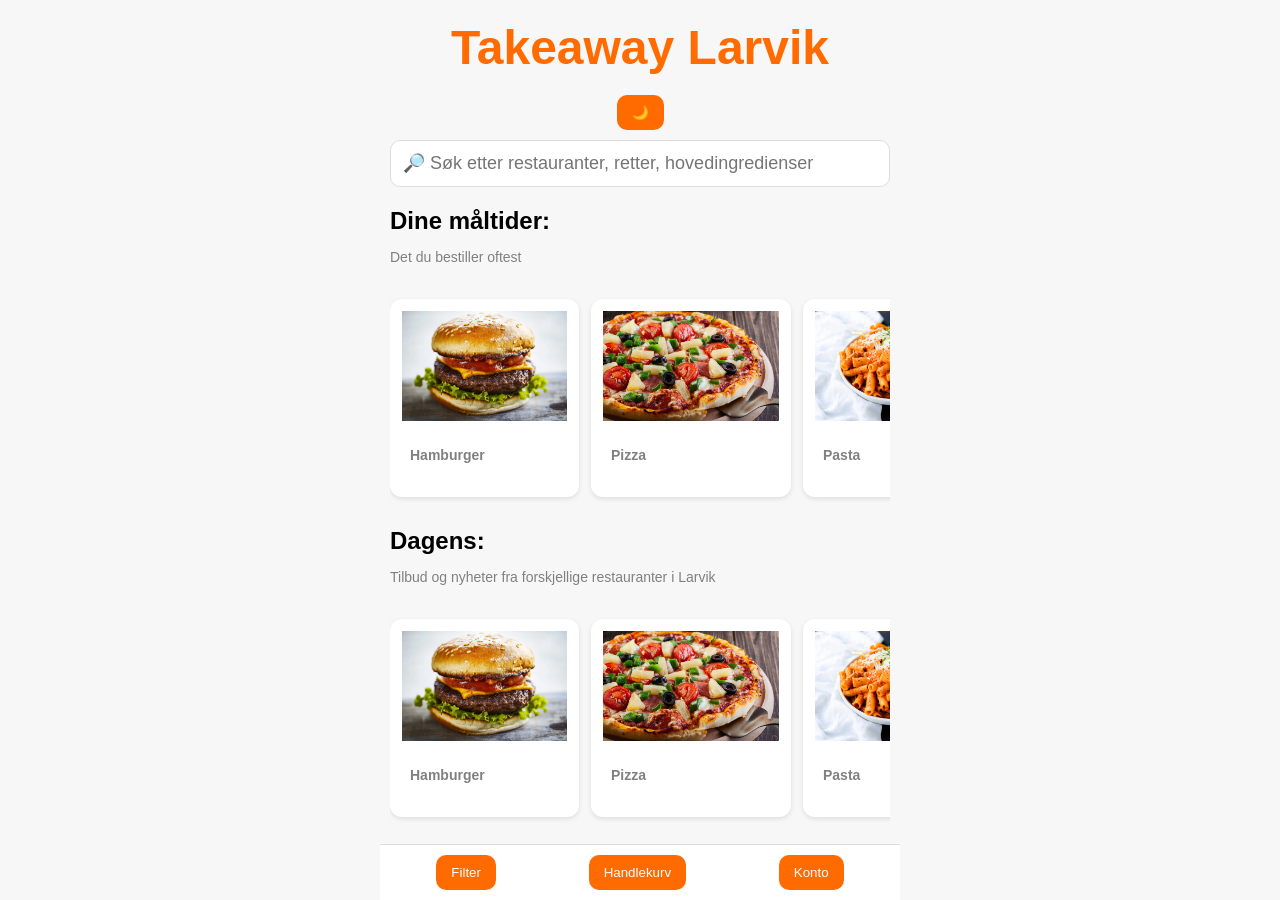
==== index.html @ 016ff44b "gktkgkg" ====
<!doctype html>
<html lang="en">
  <head>
    <meta charset="UTF-8" />
    <meta name="viewport" content="width=device-width, initial-scale=1.0" />
    <title>Document</title>
    <link href="styles.css" rel="stylesheet" />
  </head>
  <body>
    <main id="main"></main>
    <script src="scripts/modell.js"></script>
    <script src="scripts/views/view.js"></script>
    <script src="scripts/views/viewHovedside.js"></script>

    <script src="scripts/cart/cartView.js"></script>
    <script src="scripts/cart/cartController.js"></script>
    <script src="scripts/views/resturantView.js"></script>

    <script src="scripts/controller/controllerHovedside.js"></script>
    <script src="scripts/controller/controller.js"></script>

    <script src="scripts/konto/kontoView.js"></script>
    <script src="scripts/konto/kontoController.js"></script>

    <script src="scripts/betaling/betalingview.js"></script>
    <script src="scripts/betaling/betalingcontroller.js"></script>
  </body>
</html>
---- styles.css ----
body {
    margin: 0;
    font-family: Arial, sans-serif;
    background-color: #f7f7f7;
}

#main {
    max-width: 500px;
    margin: 0 auto;
    padding: 0;
}

#main-title, .logo-title {
    font-size: xxx-large;
    margin: 20px;
    color: #ff6b00;
    text-align: center;
}

.header {
    text-align: center;
    margin-bottom: 20px;
}

.header h1 {
    color: #ff6b00;
}

.header input,
.account-content input {
    width: 100%;
    padding: 12px;
    border-radius: 10px;
    border: 1px solid #ddd;
    margin-top: 10px;
    outline: none;
    box-sizing: border-box;
}

.section {
    margin-top: 20px;
}

.section h2 {
    margin-bottom: 5px;
}

.section p {
    color: gray;
    font-size: 14px;
}

#meals div,
#daily div {
    background: white;
    padding: 12px;
    border-radius: 12px;
    margin-top: 10px;
    box-shadow: 0 2px 5px rgba(0,0,0,0.1);
}

#meals,
#daily {
    display: flex;
    overflow-x: auto;
    gap: 12px;
    padding: 10px 0;
    scroll-behavior: smooth;
}

#meals::-webkit-scrollbar,
#daily::-webkit-scrollbar {
    display: none;
}

.meal-card {
    min-width: 160px;
    flex-shrink: 0;
    background: white;
    border-radius: 14px;
    overflow: hidden;
    box-shadow: 0 0px 2px black;
}

.meal-card img {
    width: 100%;
    height: 110px;
    object-fit: cover;
}

.meal-card p {
    padding: 8px;
    font-weight: bold;
    font-size: 14px;
}

.bottom-nav {
    position: fixed;
    bottom: 0;
    left: 0;
    right: 0;
    max-width: 500px;
    margin: auto;
    display: flex;
    justify-content: space-around;
    background: white;
    padding: 10px;
    border-top: 1px solid #ddd;
}

button,
.account-content button {
    background: #ff6b00;
    color: white;
    border: none;
    padding: 10px 15px;
    border-radius: 10px;
    cursor: pointer;
}

button:hover{
    background: #e65c00;
}

.account-content p {
    font-size: 20px;
    font-weight: bold;
    border: 1px solid #ccc;
    padding: 15px 30px;
    border-radius: 10px;
    width: 80%;
}

.account-content button {
    display: block;
    margin: 5px auto;
    width: 50%;
    padding: 15px;
    border-radius: 20px;
    border: 1px solid #ccc;
    font-size: 16px;
}

.avatar-box {
    background-color: #ff6b00;
    border-radius: 20px;
    width: 120px;
    height: 120px;
    display: flex;
    align-items: center;
    justify-content: center;
    margin: 0 auto;
    font-size: 70px;
}

.stats-bars {
    display: flex;
    align-items: flex-end;
    gap: 10px;
    height: 100px;
    padding: 10px;
    border: 1px solid #ccc;
    border-radius: 10px;
}

.bar {
    width: 30px;
    background-color: #555;
    border-radius: 5px;
    min-height: 5px;
}

.stats-header {
    display: flex;
    align-items: center;
    gap: 10px;
    justify-content: center;
    margin-bottom: 10px;
}

#cart-wrapper {
    display: flex;
    flex-direction: column;
    background-color: rgba(75, 75, 75, 0.167);
    height: 100dvh;
    margin: 0 auto;
    font-size: larger;
    padding: 10px;
    border-radius: 10px;
    box-sizing: border-box;
}

#cart-list {
    flex: 1;
    border: 2px solid black;
    border-radius: 10px;
    margin: 0 10px;
    min-height: 525px;
    overflow: auto;
}

.cart-item {
    text-align: center;
    display: flex;
    justify-content: space-evenly;
    margin: 30px 0;
}

.cart-picture {
    width: 150px;
}

#cart-bottom {
    display: flex;
    justify-content: space-evenly;
    margin-top: auto;
}

#btn-more, #btn-pay {
    padding: 20px 40px;
}

#cart-total {
    margin: 50px auto;
    font-size: xx-large;
}

.username {
    text-align: center;
}

.allergy-list label {
    display: flex;
    align-items: center;
    gap: 6px;
}

.allergy-list input {
    width: 13px;
    height: 13px;
    margin: 0;
}

.btn-click:hover {
    background: #ff6b00;
    color: white;
}

.account-content {
    text-align: center;
}

#notLogIn {
    margin: 20px auto;
    text-align: center;
}

#search-txt {
    font-size: large;
}

#filter-panel {
    text-align: center;
    margin: auto 0px;
}

body.dark {
    background: #1a1a1a;
    color: white;
}

body.dark .meal-card {
    background: #2a2a2a !important;
    color: white !important;
}

body.dark .meal-card p {
    color: white !important;
}

body.dark .bottom-nav {
    background: #2a2a2a;
    border-top: 1px solid #444;
}

#btn-logIn {
    margin-top: 20px
}

.account-type {
    display: flex;
    justify-content: center;
    margin: 0 auto;
    text-align: center;
}

.account-type label {
    display: flex;
    flex-direction: column;
    align-items: center;
    gap: 6px;
    margin: 15px 20px;
    scale: 1.1
}
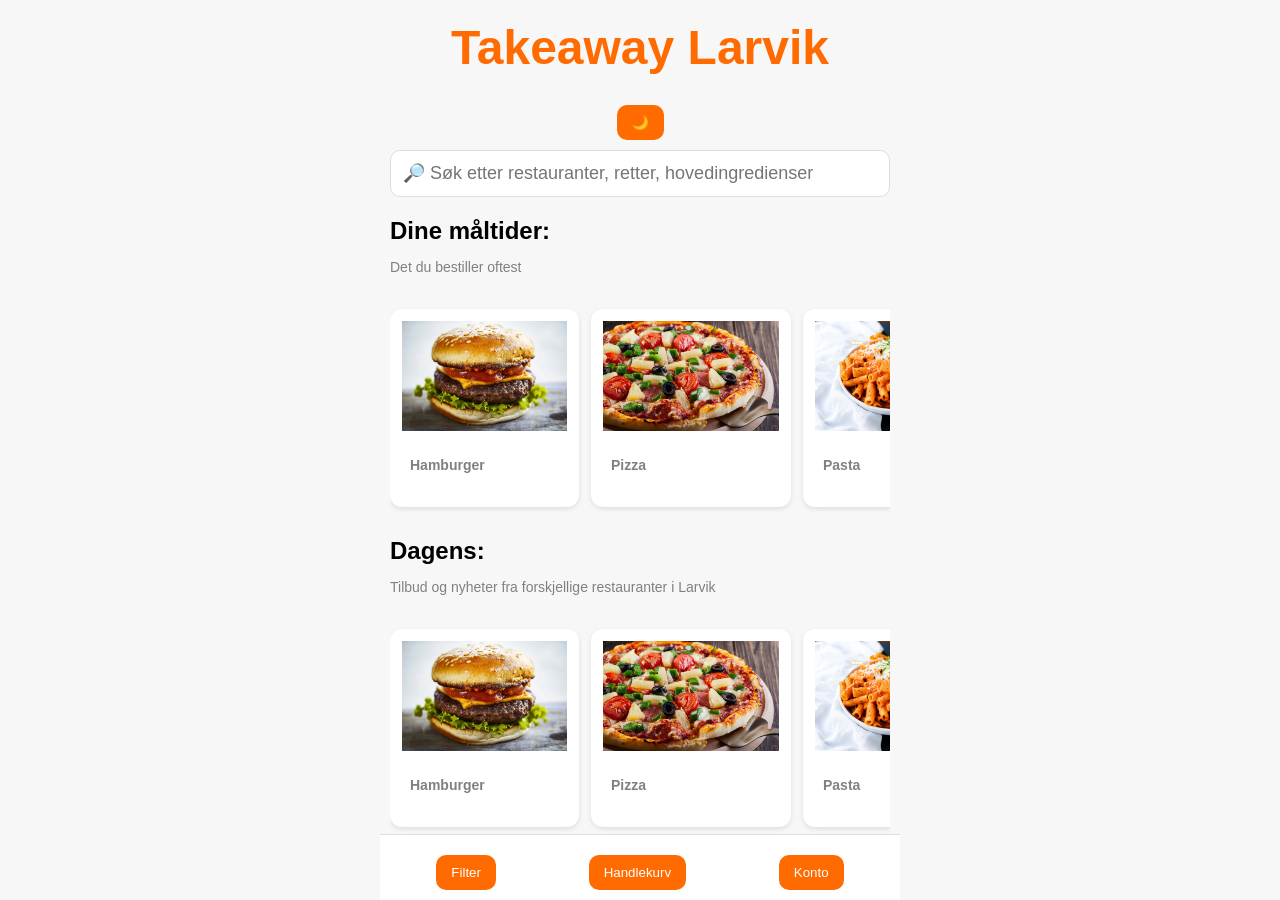
==== commit 67d70619: "Updated CSS, added create restaurant" ====
--- a/index.html
+++ b/index.html
@@ -7,14 +7,15 @@
     <link href="styles.css" rel="stylesheet" />
   </head>
   <body>
+
     <main id="main"></main>
+
     <script src="scripts/modell.js"></script>
     <script src="scripts/views/view.js"></script>
     <script src="scripts/views/viewHovedside.js"></script>
 
     <script src="scripts/cart/cartView.js"></script>
     <script src="scripts/cart/cartController.js"></script>
-    <script src="scripts/views/resturantView.js"></script>
 
     <script src="scripts/controller/controllerHovedside.js"></script>
     <script src="scripts/controller/controller.js"></script>
@@ -22,7 +23,8 @@
     <script src="scripts/konto/kontoView.js"></script>
     <script src="scripts/konto/kontoController.js"></script>
 
-    <script src="scripts/betaling/betalingview.js"></script>
-    <script src="scripts/betaling/betalingcontroller.js"></script>
+    <script src="scripts/restaurant/restaurantView.js"></script>
+    <script src="scripts/restaurant/restaurantController.js"></script>
+  
   </body>
-</html>
+</html>
--- a/styles.css
+++ b/styles.css
@@ -1,3 +1,4 @@
+/* LAYOUT */
 body {
     margin: 0;
     font-family: Arial, sans-serif;
@@ -10,6 +11,142 @@
     padding: 0;
 }
 
+.header {
+    text-align: center;
+    margin-bottom: 20px;
+}
+
+.section {
+    margin-top: 20px;
+}
+
+.section h2 {
+    margin-bottom: 5px;
+}
+
+#meals, #daily {
+    display: flex;
+    overflow-x: auto;
+    gap: 12px;
+    padding: 10px 0;
+    scroll-behavior: smooth;
+}
+
+#meals::-webkit-scrollbar,
+#daily::-webkit-scrollbar {
+    display: none;
+}
+
+.bottom-nav {
+    position: fixed;
+    bottom: 0;
+    left: 0;
+    right: 0;
+    max-width: 500px;
+    margin: auto;
+    display: flex;
+    justify-content: space-around;
+    padding: 10px;
+    border-top: 1px solid #ddd;
+}
+
+.account-content,
+.restaurant-content {
+    text-align: center;
+}
+
+.account-content button,
+.restaurant-content button {
+    display: block;
+    margin: 5px auto;
+    width: 50%;
+    padding: 15px;
+    border-radius: 20px;
+    border: 1px solid #ccc;
+    font-size: 16px;
+}
+
+.avatar-box {
+    display: flex;
+    align-items: center;
+    justify-content: center;
+    margin: 0 auto;
+}
+
+.stats-bars {
+    display: flex;
+    align-items: flex-end;
+    gap: 10px;
+    height: 100px;
+    padding: 10px;
+}
+
+.stats-header {
+    display: flex;
+    align-items: center;
+    gap: 10px;
+    justify-content: center;
+    margin-bottom: 10px;
+}
+
+.allergy-list label {
+    display: flex;
+    align-items: center;
+    gap: 6px;
+}
+
+.account-type {
+    display: flex;
+    justify-content: center;
+    margin: 0 auto;
+    text-align: center;
+}
+
+.account-type label {
+    display: flex;
+    flex-direction: column;
+    align-items: center;
+    gap: 6px;
+    margin: 15px 20px;
+    scale: 1.1;
+}
+
+#cart-wrapper {
+    display: flex;
+    flex-direction: column;
+    height: 100dvh;
+    margin: 0 auto;
+    padding: 10px;
+    box-sizing: border-box;
+}
+
+#cart-list {
+    flex: 1;
+    margin: 0 10px;
+    min-height: 525px;
+    overflow: auto;
+}
+
+.cart-item {
+    display: flex;
+    justify-content: space-evenly;
+    text-align: center;
+    margin: 30px 0;
+}
+
+#cart-bottom {
+    display: flex;
+    justify-content: space-evenly;
+    margin-top: auto;
+}
+
+#filter-panel {
+    text-align: center;
+    margin: auto 0px;
+}
+
+
+/* DESIGN */
 #main-title, .logo-title {
     font-size: xxx-large;
     margin: 20px;
@@ -17,17 +154,13 @@
     text-align: center;
 }
 
-.header {
-    text-align: center;
-    margin-bottom: 20px;
-}
-
 .header h1 {
     color: #ff6b00;
 }
 
 .header input,
-.account-content input {
+.account-content input,
+.restaurant-content input {
     width: 100%;
     padding: 12px;
     border-radius: 10px;
@@ -35,14 +168,6 @@
     margin-top: 10px;
     outline: none;
     box-sizing: border-box;
-}
-
-.section {
-    margin-top: 20px;
-}
-
-.section h2 {
-    margin-bottom: 5px;
 }
 
 .section p {
@@ -59,20 +184,6 @@
     box-shadow: 0 2px 5px rgba(0,0,0,0.1);
 }
 
-#meals,
-#daily {
-    display: flex;
-    overflow-x: auto;
-    gap: 12px;
-    padding: 10px 0;
-    scroll-behavior: smooth;
-}
-
-#meals::-webkit-scrollbar,
-#daily::-webkit-scrollbar {
-    display: none;
-}
-
 .meal-card {
     min-width: 160px;
     flex-shrink: 0;
@@ -95,50 +206,35 @@
 }
 
 .bottom-nav {
-    position: fixed;
-    bottom: 0;
-    left: 0;
-    right: 0;
-    max-width: 500px;
-    margin: auto;
-    display: flex;
-    justify-content: space-around;
     background: white;
-    padding: 10px;
-    border-top: 1px solid #ddd;
 }
 
 button,
-.account-content button {
+.account-content button,
+.restaurant-content button {
     background: #ff6b00;
     color: white;
     border: none;
     padding: 10px 15px;
     border-radius: 10px;
     cursor: pointer;
-}
-
-button:hover{
+    margin-top: 10px;
+}
+
+
+
+button:hover {
     background: #e65c00;
 }
 
-.account-content p {
+.account-content p,
+.restaurant-content p {
     font-size: 20px;
     font-weight: bold;
     border: 1px solid #ccc;
     padding: 15px 30px;
     border-radius: 10px;
     width: 80%;
-}
-
-.account-content button {
-    display: block;
-    margin: 5px auto;
-    width: 50%;
-    padding: 15px;
-    border-radius: 20px;
-    border: 1px solid #ccc;
-    font-size: 16px;
 }
 
 .avatar-box {
@@ -146,19 +242,10 @@
     border-radius: 20px;
     width: 120px;
     height: 120px;
-    display: flex;
-    align-items: center;
-    justify-content: center;
-    margin: 0 auto;
     font-size: 70px;
 }
 
 .stats-bars {
-    display: flex;
-    align-items: flex-end;
-    gap: 10px;
-    height: 100px;
-    padding: 10px;
     border: 1px solid #ccc;
     border-radius: 10px;
 }
@@ -170,50 +257,19 @@
     min-height: 5px;
 }
 
-.stats-header {
-    display: flex;
-    align-items: center;
-    gap: 10px;
-    justify-content: center;
-    margin-bottom: 10px;
-}
-
 #cart-wrapper {
-    display: flex;
-    flex-direction: column;
     background-color: rgba(75, 75, 75, 0.167);
-    height: 100dvh;
-    margin: 0 auto;
     font-size: larger;
-    padding: 10px;
-    border-radius: 10px;
-    box-sizing: border-box;
+    border-radius: 10px;
 }
 
 #cart-list {
-    flex: 1;
     border: 2px solid black;
     border-radius: 10px;
-    margin: 0 10px;
-    min-height: 525px;
-    overflow: auto;
-}
-
-.cart-item {
-    text-align: center;
-    display: flex;
-    justify-content: space-evenly;
-    margin: 30px 0;
 }
 
 .cart-picture {
     width: 150px;
-}
-
-#cart-bottom {
-    display: flex;
-    justify-content: space-evenly;
-    margin-top: auto;
 }
 
 #btn-more, #btn-pay {
@@ -227,12 +283,6 @@
 
 .username {
     text-align: center;
-}
-
-.allergy-list label {
-    display: flex;
-    align-items: center;
-    gap: 6px;
 }
 
 .allergy-list input {
@@ -246,10 +296,6 @@
     color: white;
 }
 
-.account-content {
-    text-align: center;
-}
-
 #notLogIn {
     margin: 20px auto;
     text-align: center;
@@ -259,11 +305,12 @@
     font-size: large;
 }
 
-#filter-panel {
-    text-align: center;
-    margin: auto 0px;
-}
-
+#btn-logIn {
+    margin-top: 20px;
+}
+
+
+/* DARK MODE */
 body.dark {
     background: #1a1a1a;
     color: white;
@@ -281,24 +328,4 @@
 body.dark .bottom-nav {
     background: #2a2a2a;
     border-top: 1px solid #444;
-}
-
-#btn-logIn {
-    margin-top: 20px
-}
-
-.account-type {
-    display: flex;
-    justify-content: center;
-    margin: 0 auto;
-    text-align: center;
-}
-
-.account-type label {
-    display: flex;
-    flex-direction: column;
-    align-items: center;
-    gap: 6px;
-    margin: 15px 20px;
-    scale: 1.1
 }
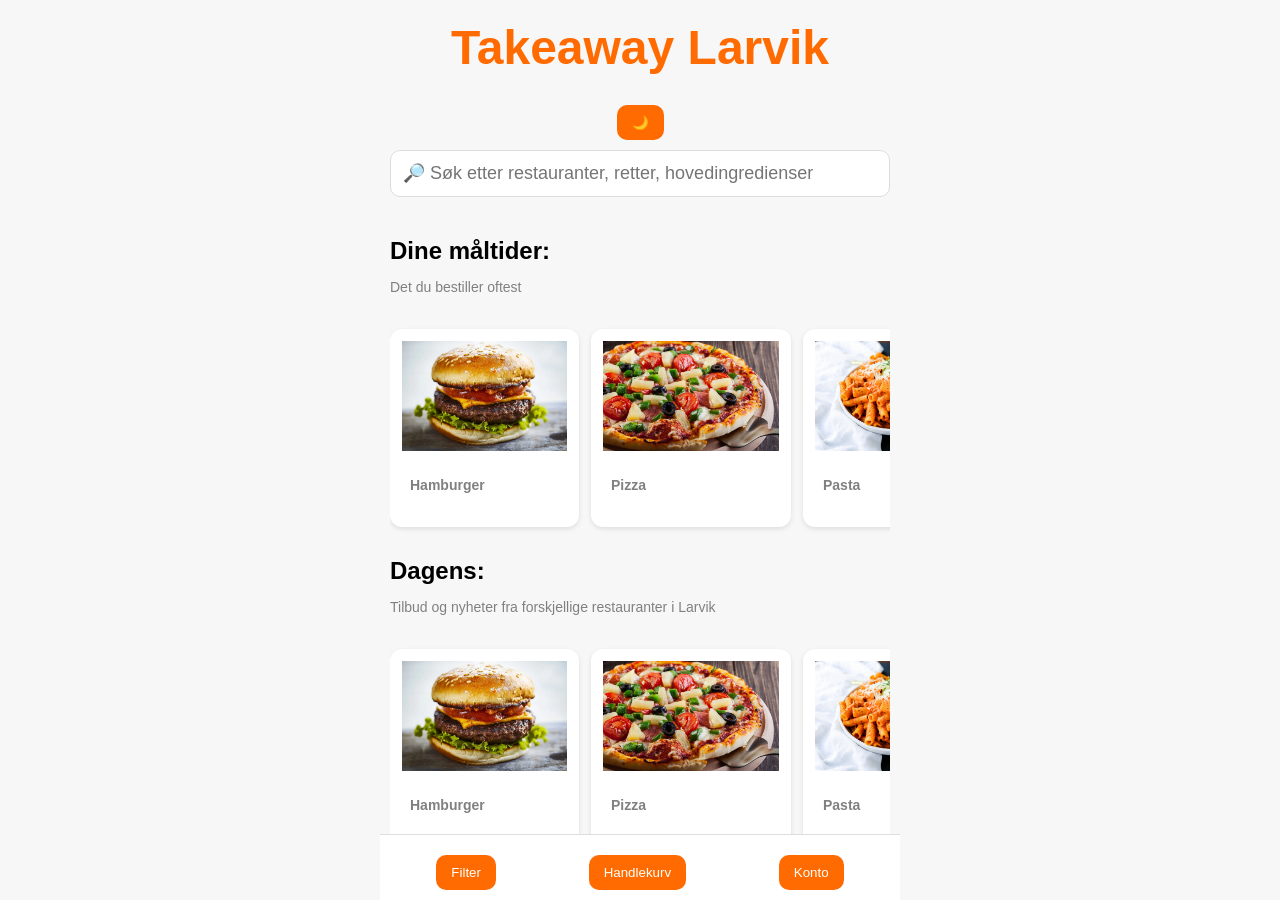
==== commit 857304e0: "Standardize payment view/function names Rename payment-related functions and references to English/c" ====
--- a/index.html
+++ b/index.html
@@ -26,5 +26,8 @@
     <script src="scripts/restaurant/restaurantView.js"></script>
     <script src="scripts/restaurant/restaurantController.js"></script>
   
+    <script src="scripts/betaling/betalingView.js"></script>
+    <script src="scripts/betaling/betalingController.js"></script>
+
   </body>
 </html>
--- a/styles.css
+++ b/styles.css
@@ -309,6 +309,10 @@
     margin-top: 20px;
 }
 
+#main-menu {
+    overflow: auto;
+}
+
 
 /* DARK MODE */
 body.dark {
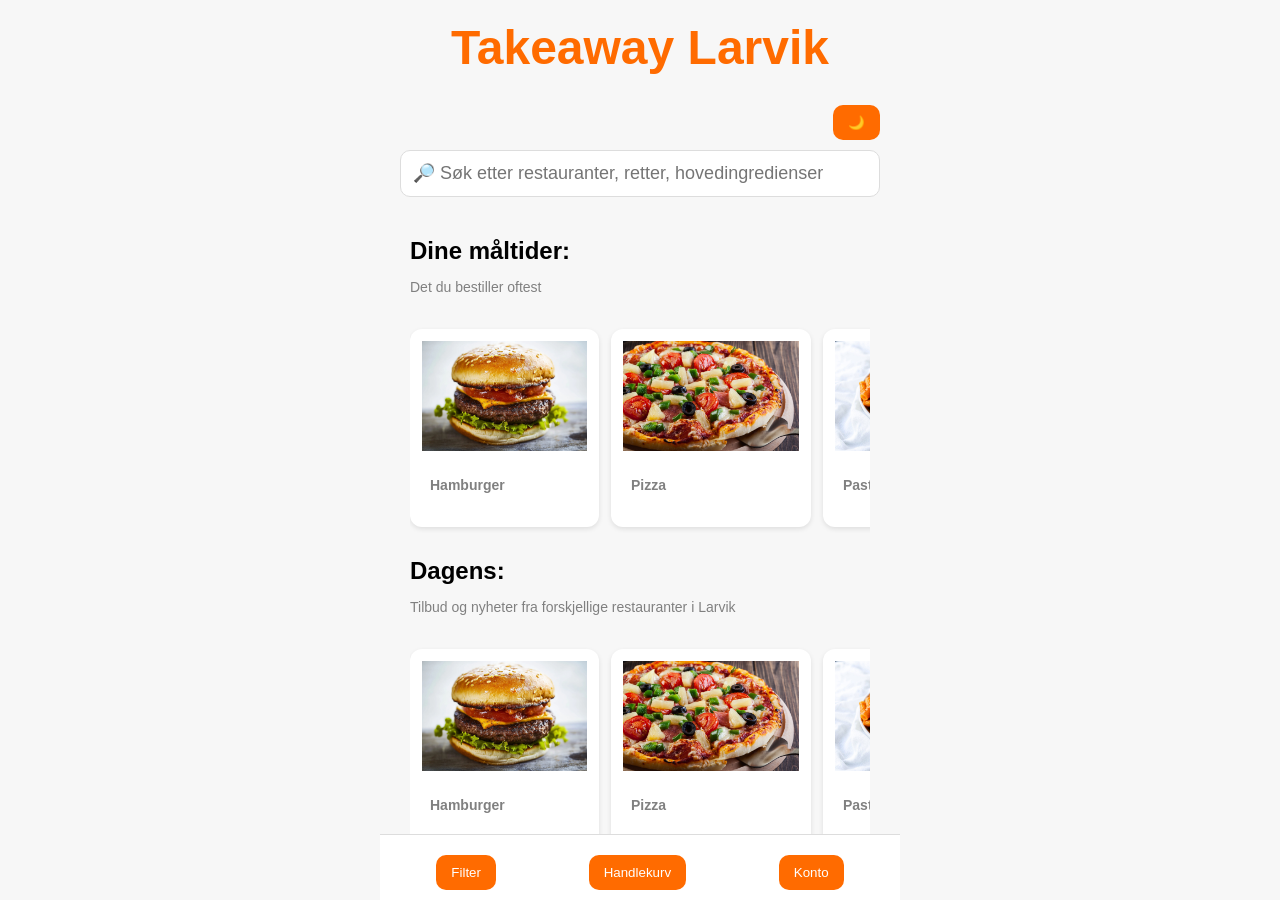
==== commit 9634bef4: "Update index.html" ====
--- a/index.html
+++ b/index.html
@@ -11,23 +11,25 @@
     <main id="main"></main>
 
     <script src="scripts/modell.js"></script>
+
     <script src="scripts/views/view.js"></script>
+    <script src="scripts/controller/controller.js"></script>
+    
     <script src="scripts/views/viewHovedside.js"></script>
-
+    <script src="scripts/controller/controllerHovedside.js"></script>
+    
+    <script src="scripts/betaling/betalingView.js"></script>
+    <script src="scripts/betaling/betalingController.js"></script>
+    
     <script src="scripts/cart/cartView.js"></script>
     <script src="scripts/cart/cartController.js"></script>
-
-    <script src="scripts/controller/controllerHovedside.js"></script>
-    <script src="scripts/controller/controller.js"></script>
-
+  
     <script src="scripts/konto/kontoView.js"></script>
     <script src="scripts/konto/kontoController.js"></script>
 
     <script src="scripts/restaurant/restaurantView.js"></script>
     <script src="scripts/restaurant/restaurantController.js"></script>
   
-    <script src="scripts/betaling/betalingView.js"></script>
-    <script src="scripts/betaling/betalingController.js"></script>
 
   </body>
 </html>
--- a/styles.css
+++ b/styles.css
@@ -3,12 +3,17 @@
     margin: 0;
     font-family: Arial, sans-serif;
     background-color: #f7f7f7;
+    overflow-x: hidden;
 }
 
 #main {
     max-width: 500px;
+    width: 100%;
+    min-height: 100dvh;
     margin: 0 auto;
-    padding: 0;
+    padding: 0 10px;
+    box-sizing: border-box;
+    overflow-x: hidden;
 }
 
 .header {
@@ -18,6 +23,7 @@
 
 .section {
     margin-top: 20px;
+    padding: 0 10px;
 }
 
 .section h2 {
@@ -145,6 +151,22 @@
     margin: auto 0px;
 }
 
+.payment-content, .payment-confirmation {
+    text-align: center;
+    display: flex;
+    flex-direction: column;
+    margin: 175px 0px 0px 0px;
+    font-size: larger;
+}
+
+.payment-content button {
+    margin: auto;
+}
+
+.header-snd {
+    text-align: end;
+}
+
 
 /* DESIGN */
 #main-title, .logo-title {
@@ -313,6 +335,14 @@
     overflow: auto;
 }
 
+#search-popup {
+    display: none;
+}
+
+#search-popup:not(:empty) {
+    display: block;
+}
+
 
 /* DARK MODE */
 body.dark {
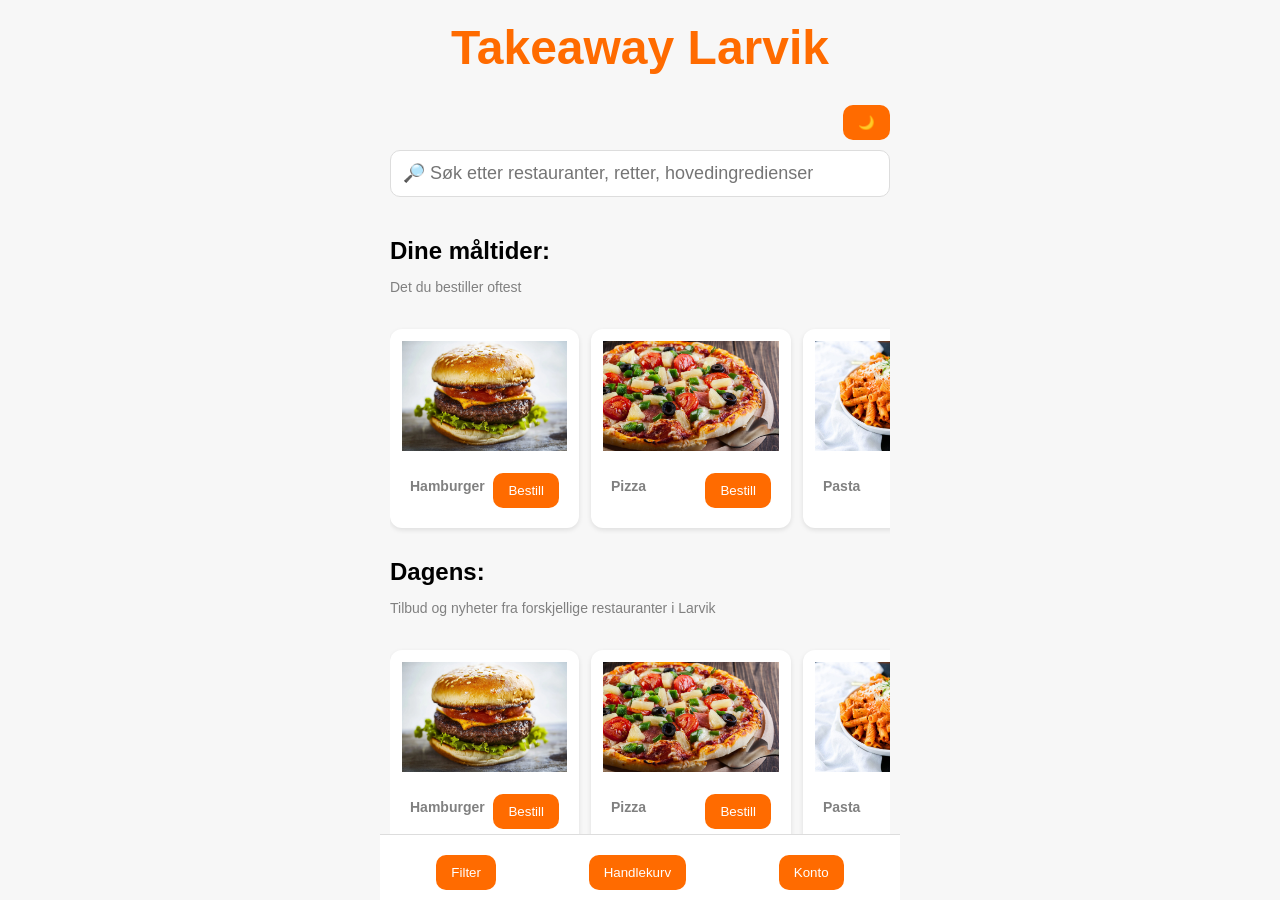
==== commit 7c6697a9: "Update index.html" ====
--- a/index.html
+++ b/index.html
@@ -3,7 +3,7 @@
   <head>
     <meta charset="UTF-8" />
     <meta name="viewport" content="width=device-width, initial-scale=1.0" />
-    <title>Document</title>
+    <title>Takeaway Larvik</title>
     <link href="styles.css" rel="stylesheet" />
   </head>
   <body>
--- a/styles.css
+++ b/styles.css
@@ -3,17 +3,13 @@
     margin: 0;
     font-family: Arial, sans-serif;
     background-color: #f7f7f7;
-    overflow-x: hidden;
 }
 
 #main {
     max-width: 500px;
     width: 100%;
-    min-height: 100dvh;
     margin: 0 auto;
-    padding: 0 10px;
-    box-sizing: border-box;
-    overflow-x: hidden;
+    padding: 0;
 }
 
 .header {
@@ -23,7 +19,6 @@
 
 .section {
     margin-top: 20px;
-    padding: 0 10px;
 }
 
 .section h2 {
@@ -197,15 +192,6 @@
     font-size: 14px;
 }
 
-#meals div,
-#daily div {
-    background: white;
-    padding: 12px;
-    border-radius: 12px;
-    margin-top: 10px;
-    box-shadow: 0 2px 5px rgba(0,0,0,0.1);
-}
-
 .meal-card {
     min-width: 160px;
     flex-shrink: 0;
@@ -213,6 +199,11 @@
     border-radius: 14px;
     overflow: hidden;
     box-shadow: 0 0px 2px black;
+    background: white;
+    padding: 12px;
+    border-radius: 12px;
+    margin-top: 10px;
+    box-shadow: 0 2px 5px rgba(0,0,0,0.1);
 }
 
 .meal-card img {
@@ -221,8 +212,20 @@
     object-fit: cover;
 }
 
+.meal-card-bottom {
+    display: flex;
+    align-items: center;
+    justify-content: space-between;
+    padding: 8px;
+}
+
+.restaurant-menu .meal-card-bottom {
+    justify-content: center;
+}
+
+
+
 .meal-card p {
-    padding: 8px;
     font-weight: bold;
     font-size: 14px;
 }
@@ -362,4 +365,60 @@
 body.dark .bottom-nav {
     background: #2a2a2a;
     border-top: 1px solid #444;
+}
+
+
+.restaurant-menu {
+    display: flex;
+    flex-wrap: wrap;
+    gap: 10px;
+    padding: 10px;
+}
+
+.restaurant-menu .meal-card {
+    width: 150px;
+    text-align: center;
+    justify-content: center;
+}
+
+#middle {
+    display: flex;
+    justify-content: center;
+}
+
+.restaurant-menu {
+    display: flex;
+    overflow-x: auto;
+    overflow-y: hidden;
+    gap: 12px;
+    padding: 10px 0;
+    scroll-behavior: smooth;
+    flex-wrap: nowrap;
+}
+
+.restaurant-menu::-webkit-scrollbar {
+    display: none;
+}
+
+.rest-desc {
+    border: none !important;
+    font-size: 14px !important;
+    font-weight: normal !important;
+    color: rgb(0, 0, 0);
+    padding: 5px !important;
+    width: auto !important;
+}
+
+.file-upload {
+    display: block;
+    background: #ff6b00;
+    color: white;
+    padding: 10px 15px;
+    border-radius: 10px;
+    cursor: pointer;
+    margin: 10px auto;
+}
+
+.file-upload input {
+    display: none;
 }
